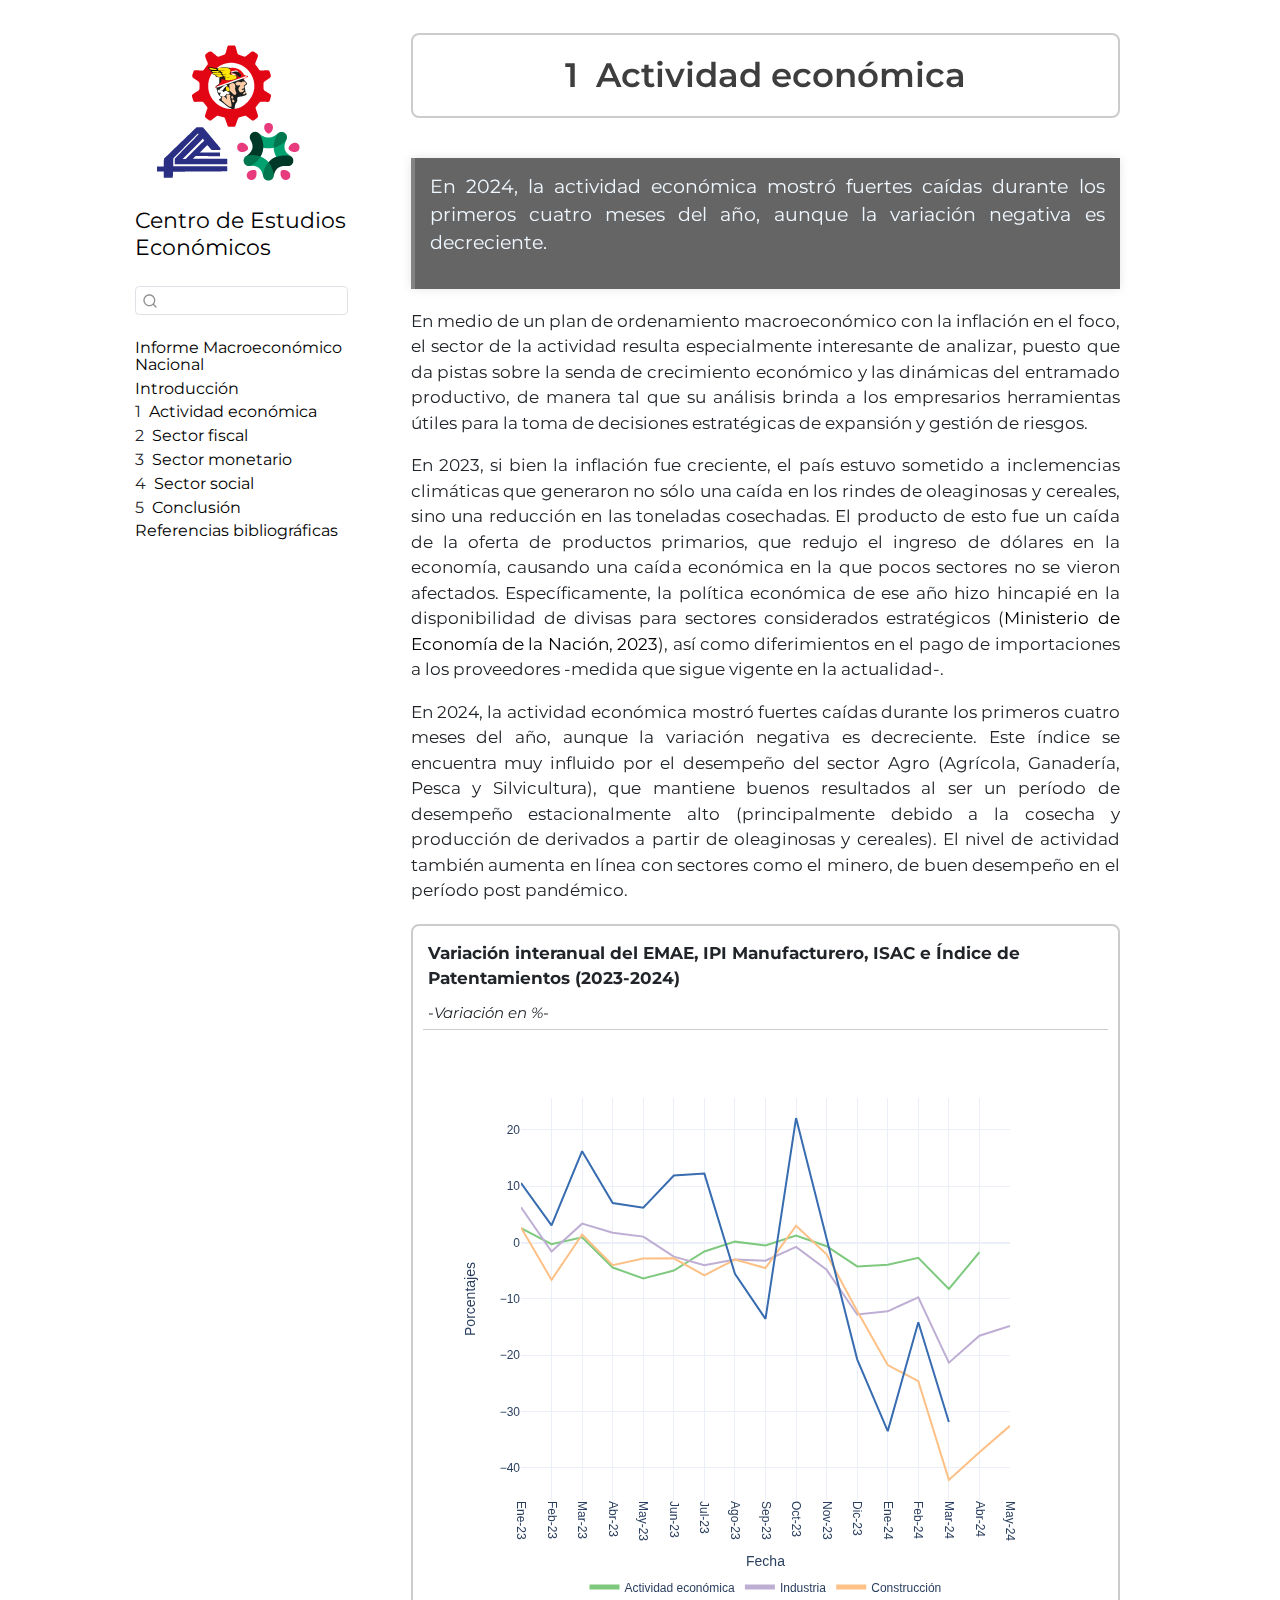
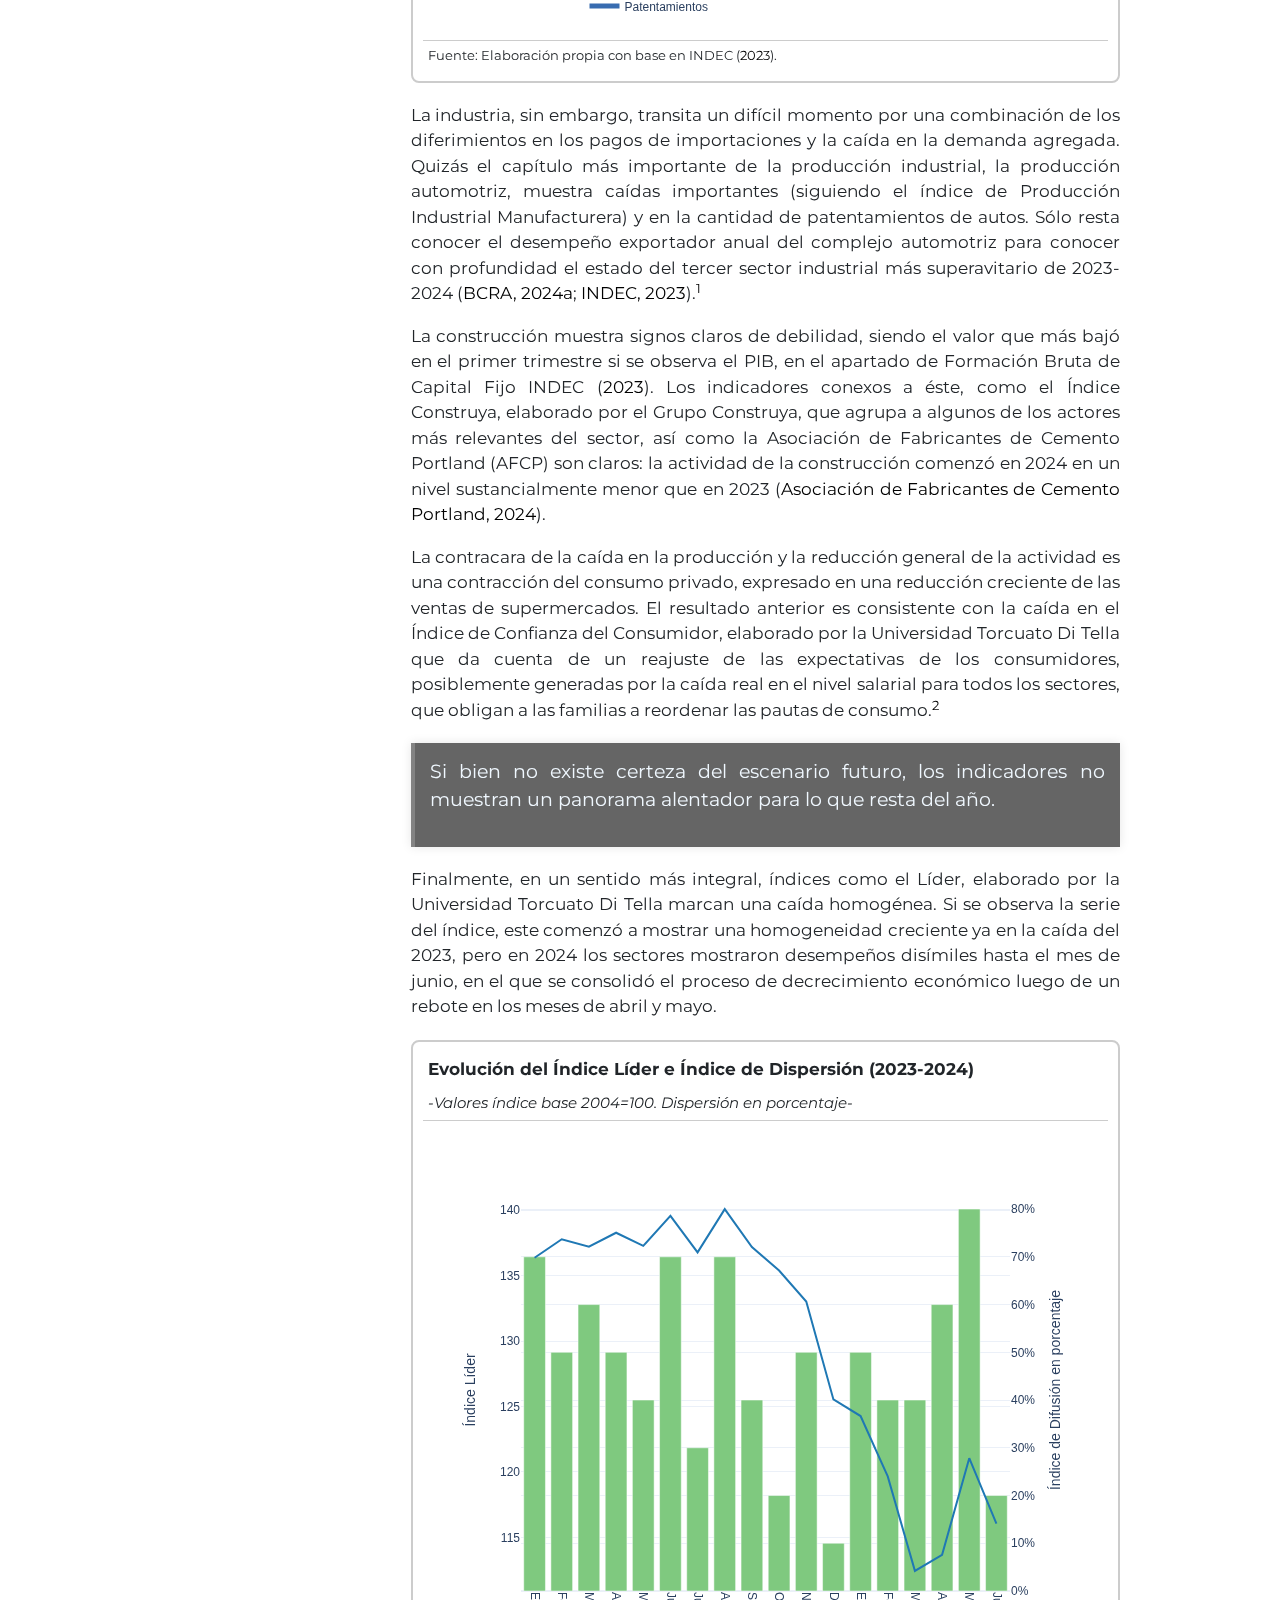
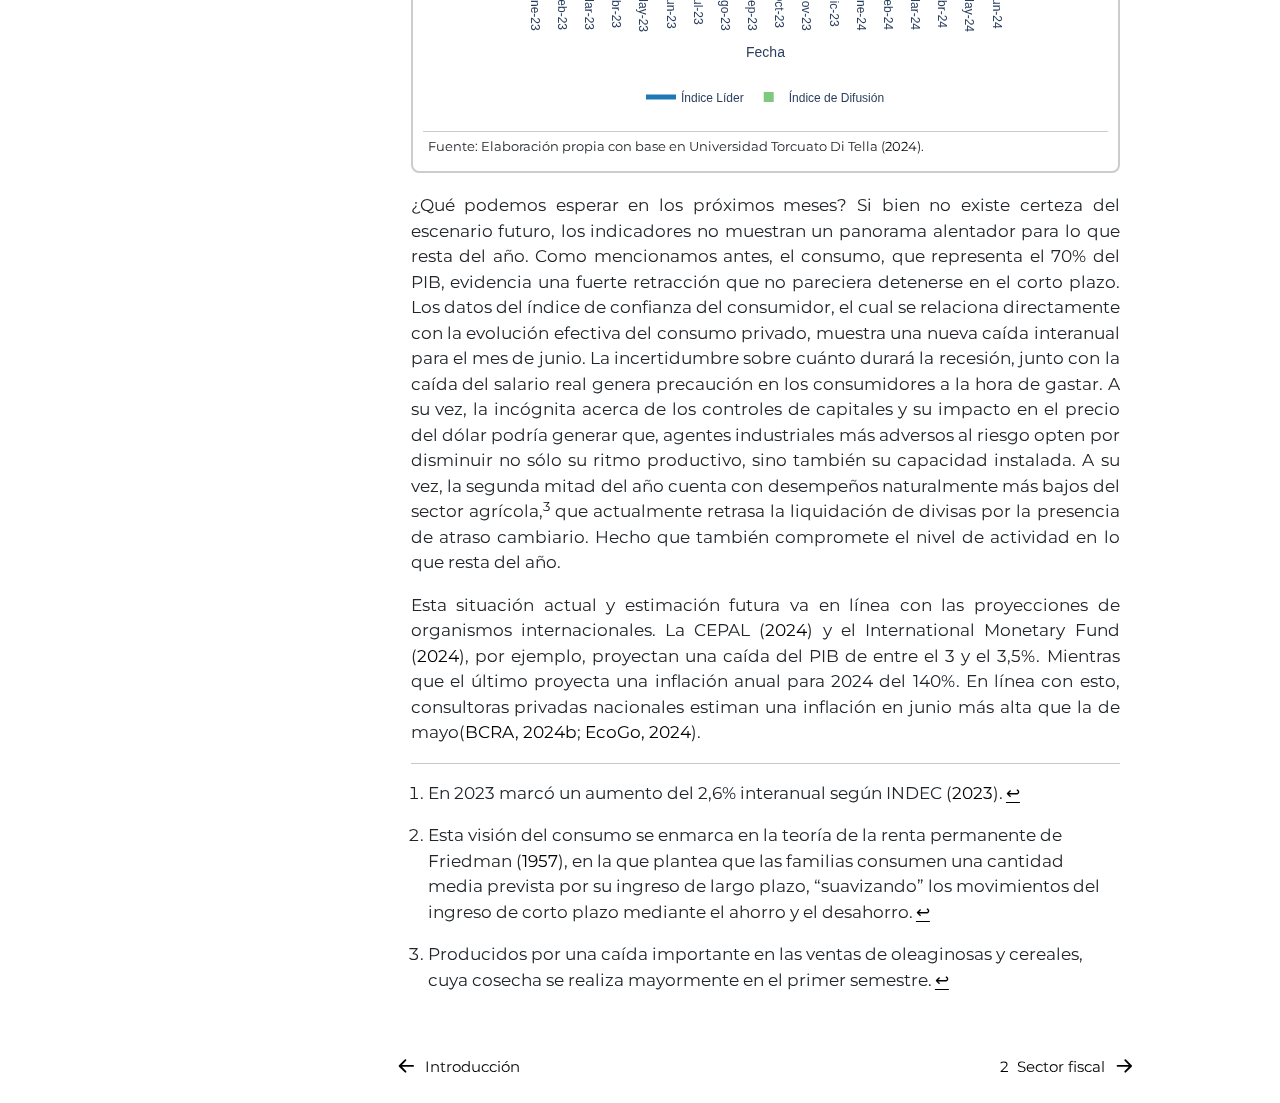
==== pages/actividad_economica.html @ 1447b28a "Primer informe primera carga" ====
<!DOCTYPE html>
<html xmlns="http://www.w3.org/1999/xhtml" lang="es" xml:lang="es"><head>

<meta charset="utf-8">
<meta name="generator" content="quarto-1.5.54">

<meta name="viewport" content="width=device-width, initial-scale=1.0, user-scalable=yes">


<title>1&nbsp; Actividad económica – Centro de Estudios Económicos</title>
<style>
code{white-space: pre-wrap;}
span.smallcaps{font-variant: small-caps;}
div.columns{display: flex; gap: min(4vw, 1.5em);}
div.column{flex: auto; overflow-x: auto;}
div.hanging-indent{margin-left: 1.5em; text-indent: -1.5em;}
ul.task-list{list-style: none;}
ul.task-list li input[type="checkbox"] {
  width: 0.8em;
  margin: 0 0.8em 0.2em -1em; /* quarto-specific, see https://github.com/quarto-dev/quarto-cli/issues/4556 */ 
  vertical-align: middle;
}
/* CSS for citations */
div.csl-bib-body { }
div.csl-entry {
  clear: both;
  margin-bottom: 0em;
}
.hanging-indent div.csl-entry {
  margin-left:2em;
  text-indent:-2em;
}
div.csl-left-margin {
  min-width:2em;
  float:left;
}
div.csl-right-inline {
  margin-left:2em;
  padding-left:1em;
}
div.csl-indent {
  margin-left: 2em;
}</style>


<script src="../site_libs/quarto-nav/quarto-nav.js"></script>
<script src="../site_libs/quarto-nav/headroom.min.js"></script>
<script src="../site_libs/clipboard/clipboard.min.js"></script>
<script src="../site_libs/quarto-search/autocomplete.umd.js"></script>
<script src="../site_libs/quarto-search/fuse.min.js"></script>
<script src="../site_libs/quarto-search/quarto-search.js"></script>
<meta name="quarto:offset" content="../">
<link href="../pages/sector_fiscal.html" rel="next">
<link href="../pages/intro.html" rel="prev">
<script src="../site_libs/quarto-html/quarto.js"></script>
<script src="../site_libs/quarto-html/popper.min.js"></script>
<script src="../site_libs/quarto-html/tippy.umd.min.js"></script>
<script src="../site_libs/quarto-html/anchor.min.js"></script>
<link href="../site_libs/quarto-html/tippy.css" rel="stylesheet">
<link href="../site_libs/quarto-html/quarto-syntax-highlighting.css" rel="stylesheet" id="quarto-text-highlighting-styles">
<script src="../site_libs/bootstrap/bootstrap.min.js"></script>
<link href="../site_libs/bootstrap/bootstrap-icons.css" rel="stylesheet">
<link href="../site_libs/bootstrap/bootstrap.min.css" rel="stylesheet" id="quarto-bootstrap" data-mode="light">
<script id="quarto-search-options" type="application/json">{
  "location": "sidebar",
  "copy-button": false,
  "collapse-after": 3,
  "panel-placement": "start",
  "type": "textbox",
  "limit": 50,
  "keyboard-shortcut": [
    "f",
    "/",
    "s"
  ],
  "show-item-context": false,
  "language": {
    "search-no-results-text": "Sin resultados",
    "search-matching-documents-text": "documentos encontrados",
    "search-copy-link-title": "Copiar el enlace en la búsqueda",
    "search-hide-matches-text": "Ocultar resultados adicionales",
    "search-more-match-text": "resultado adicional en este documento",
    "search-more-matches-text": "resultados adicionales en este documento",
    "search-clear-button-title": "Borrar",
    "search-text-placeholder": "",
    "search-detached-cancel-button-title": "Cancelar",
    "search-submit-button-title": "Enviar",
    "search-label": "Buscar"
  }
}</script>


<link rel="stylesheet" href="../styles/stylesPortada.css">
</head>

<body class="nav-sidebar floating fullcontent">

<div id="quarto-search-results"></div>
  <header id="quarto-header" class="headroom fixed-top">
  <nav class="quarto-secondary-nav">
    <div class="container-fluid d-flex">
      <button type="button" class="quarto-btn-toggle btn" data-bs-toggle="collapse" role="button" data-bs-target=".quarto-sidebar-collapse-item" aria-controls="quarto-sidebar" aria-expanded="false" aria-label="Alternar barra lateral" onclick="if (window.quartoToggleHeadroom) { window.quartoToggleHeadroom(); }">
        <i class="bi bi-layout-text-sidebar-reverse"></i>
      </button>
        <nav class="quarto-page-breadcrumbs" aria-label="breadcrumb"><ol class="breadcrumb"><li class="breadcrumb-item"><a href="../pages/actividad_economica.html"><span class="chapter-number">1</span>&nbsp; <span class="chapter-title">Actividad económica</span></a></li></ol></nav>
        <a class="flex-grow-1" role="navigation" data-bs-toggle="collapse" data-bs-target=".quarto-sidebar-collapse-item" aria-controls="quarto-sidebar" aria-expanded="false" aria-label="Alternar barra lateral" onclick="if (window.quartoToggleHeadroom) { window.quartoToggleHeadroom(); }">      
        </a>
      <button type="button" class="btn quarto-search-button" aria-label="Buscar" onclick="window.quartoOpenSearch();">
        <i class="bi bi-search"></i>
      </button>
    </div>
  </nav>
</header>
<!-- content -->
<div id="quarto-content" class="quarto-container page-columns page-rows-contents page-layout-article">
<!-- sidebar -->
  <nav id="quarto-sidebar" class="sidebar collapse collapse-horizontal quarto-sidebar-collapse-item sidebar-navigation floating overflow-auto">
    <div class="pt-lg-2 mt-2 text-left sidebar-header sidebar-header-stacked">
      <a href="../index.html" class="sidebar-logo-link">
      <img src="../img/Logos-para-web.png" alt="" class="sidebar-logo py-0 d-lg-inline d-none">
      </a>
    <div class="sidebar-title mb-0 py-0">
      <a href="../">Centro de Estudios Económicos</a> 
    </div>
      </div>
        <div class="mt-2 flex-shrink-0 align-items-center">
        <div class="sidebar-search">
        <div id="quarto-search" class="" title="Buscar"></div>
        </div>
        </div>
    <div class="sidebar-menu-container"> 
    <ul class="list-unstyled mt-1">
        <li class="sidebar-item">
  <div class="sidebar-item-container"> 
  <a href="../index.html" class="sidebar-item-text sidebar-link">
 <span class="menu-text">Informe Macroeconómico Nacional</span></a>
  </div>
</li>
        <li class="sidebar-item">
  <div class="sidebar-item-container"> 
  <a href="../pages/intro.html" class="sidebar-item-text sidebar-link">
 <span class="menu-text">Introducción</span></a>
  </div>
</li>
        <li class="sidebar-item">
  <div class="sidebar-item-container"> 
  <a href="../pages/actividad_economica.html" class="sidebar-item-text sidebar-link active">
 <span class="menu-text"><span class="chapter-number">1</span>&nbsp; <span class="chapter-title">Actividad económica</span></span></a>
  </div>
</li>
        <li class="sidebar-item">
  <div class="sidebar-item-container"> 
  <a href="../pages/sector_fiscal.html" class="sidebar-item-text sidebar-link">
 <span class="menu-text"><span class="chapter-number">2</span>&nbsp; <span class="chapter-title">Sector fiscal</span></span></a>
  </div>
</li>
        <li class="sidebar-item">
  <div class="sidebar-item-container"> 
  <a href="../pages/sector_monetario.html" class="sidebar-item-text sidebar-link">
 <span class="menu-text"><span class="chapter-number">3</span>&nbsp; <span class="chapter-title">Sector monetario</span></span></a>
  </div>
</li>
        <li class="sidebar-item">
  <div class="sidebar-item-container"> 
  <a href="../pages/sector_social.html" class="sidebar-item-text sidebar-link">
 <span class="menu-text"><span class="chapter-number">4</span>&nbsp; <span class="chapter-title">Sector social</span></span></a>
  </div>
</li>
        <li class="sidebar-item">
  <div class="sidebar-item-container"> 
  <a href="../pages/summary.html" class="sidebar-item-text sidebar-link">
 <span class="menu-text"><span class="chapter-number">5</span>&nbsp; <span class="chapter-title">Conclusión</span></span></a>
  </div>
</li>
        <li class="sidebar-item">
  <div class="sidebar-item-container"> 
  <a href="../pages/references.html" class="sidebar-item-text sidebar-link">
 <span class="menu-text">Referencias bibliográficas</span></a>
  </div>
</li>
    </ul>
    </div>
</nav>
<div id="quarto-sidebar-glass" class="quarto-sidebar-collapse-item" data-bs-toggle="collapse" data-bs-target=".quarto-sidebar-collapse-item"></div>
<!-- margin-sidebar -->
    
<!-- main -->
<main class="content" id="quarto-document-content">

<header id="title-block-header" class="quarto-title-block default">
<div class="quarto-title">
<h1 class="title"><span id="sec-act_econo" class="quarto-section-identifier"><span class="chapter-number">1</span>&nbsp; <span class="chapter-title">Actividad económica</span></span></h1>
</div>



<div class="quarto-title-meta">

    
  
    
  </div>
  


</header>


<div class="justify">
<div class="highlight-box">
<p>En 2024, la actividad económica mostró fuertes caídas durante los primeros cuatro meses del año, aunque la variación negativa es decreciente.</p>
</div>
<p>En medio de un plan de ordenamiento macroeconómico con la inflación en el foco, el sector de la actividad resulta especialmente interesante de analizar, puesto que da pistas sobre la senda de crecimiento económico y las dinámicas del entramado productivo, de manera tal que su análisis brinda a los empresarios herramientas útiles para la toma de decisiones estratégicas de expansión y gestión de riesgos.</p>
<p>En 2023, si bien la inflación fue creciente, el país estuvo sometido a inclemencias climáticas que generaron no sólo una caída en los rindes de oleaginosas y cereales, sino una reducción en las toneladas cosechadas. El producto de esto fue un caída de la oferta de productos primarios, que redujo el ingreso de dólares en la economía, causando una caída económica en la que pocos sectores no se vieron afectados. Específicamente, la política económica de ese año hizo hincapié en la disponibilidad de divisas para sectores considerados estratégicos <span class="citation" data-cites="Reso1713_2023MineE">(<a href="references.html#ref-Reso1713_2023MineE" role="doc-biblioref">Ministerio de Economía de la Nación, 2023</a>)</span>, así como diferimientos en el pago de importaciones a los proveedores -medida que sigue vigente en la actualidad-.</p>
<p>En 2024, la actividad económica mostró fuertes caídas durante los primeros cuatro meses del año, aunque la variación negativa es decreciente. Este índice se encuentra muy influido por el desempeño del sector Agro (Agrícola, Ganadería, Pesca y Silvicultura), que mantiene buenos resultados al ser un período de desempeño estacionalmente alto (principalmente debido a la cosecha y producción de derivados a partir de oleaginosas y cereales). El nivel de actividad también aumenta en línea con sectores como el minero, de buen desempeño en el período post pandémico.</p>
<div class="chart-container">
<div class="chart-title">
Variación interanual del EMAE, IPI Manufacturero, ISAC e Índice de Patentamientos (2023-2024)
</div>
<div class="chart-subtitle">
-Variación en %-
</div>
<div class="chart-figure">
<iframe src="../pages/plots/grafico_interactivo.html" width="100%" height="600" style="border: none;"></iframe>
</div>
<div class="chart-footnote">
Fuente: Elaboración propia con base en <span class="citation" data-cites="INDEC2024a">INDEC (<a href="references.html#ref-INDEC2024a" role="doc-biblioref">2023</a>)</span>.
</div>
</div>
<p>La industria, sin embargo, transita un difícil momento por una combinación de los diferimientos en los pagos de importaciones y la caída en la demanda agregada. Quizás el capítulo más importante de la producción industrial, la producción automotriz, muestra caídas importantes (siguiendo el índice de Producción Industrial Manufacturera) y en la cantidad de patentamientos de autos. Sólo resta conocer el desempeño exportador anual del complejo automotriz para conocer con profundidad el estado del tercer sector industrial más superavitario de 2023-2024 <span class="citation" data-cites="INDEC2024a bcr2024c">(<a href="references.html#ref-bcr2024c" role="doc-biblioref">BCRA, 2024a</a>; <a href="references.html#ref-INDEC2024a" role="doc-biblioref">INDEC, 2023</a>)</span>.<a href="#fn1" class="footnote-ref" id="fnref1" role="doc-noteref"><sup>1</sup></a></p>
<p>La construcción muestra signos claros de debilidad, siendo el valor que más bajó en el primer trimestre si se observa el PIB, en el apartado de Formación Bruta de Capital Fijo <span class="citation" data-cites="INDEC2024a">INDEC (<a href="references.html#ref-INDEC2024a" role="doc-biblioref">2023</a>)</span>. Los indicadores conexos a éste, como el Índice Construya, elaborado por el Grupo Construya, que agrupa a algunos de los actores más relevantes del sector, así como la Asociación de Fabricantes de Cemento Portland (AFCP) son claros: la actividad de la construcción comenzó en 2024 en un nivel sustancialmente menor que en 2023 <span class="citation" data-cites="afcp2024">(<a href="references.html#ref-afcp2024" role="doc-biblioref">Asociación de Fabricantes de Cemento Portland, 2024</a>)</span>.</p>
<p>La contracara de la caída en la producción y la reducción general de la actividad es una contracción del consumo privado, expresado en una reducción creciente de las ventas de supermercados. El resultado anterior es consistente con la caída en el Índice de Confianza del Consumidor, elaborado por la Universidad Torcuato Di Tella que da cuenta de un reajuste de las expectativas de los consumidores, posiblemente generadas por la caída real en el nivel salarial para todos los sectores, que obligan a las familias a reordenar las pautas de consumo.<a href="#fn2" class="footnote-ref" id="fnref2" role="doc-noteref"><sup>2</sup></a></p>
<div class="highlight-box">
<p>Si bien no existe certeza del escenario futuro, los indicadores no muestran un panorama alentador para lo que resta del año.</p>
</div>
<p>Finalmente, en un sentido más integral, índices como el Líder, elaborado por la Universidad Torcuato Di Tella marcan una caída homogénea. Si se observa la serie del índice, este comenzó a mostrar una homogeneidad creciente ya en la caída del 2023, pero en 2024 los sectores mostraron desempeños disímiles hasta el mes de junio, en el que se consolidó el proceso de decrecimiento económico luego de un rebote en los meses de abril y mayo.</p>
<div class="chart-container">
<div class="chart-title">
Evolución del Índice Líder e Índice de Dispersión (2023-2024)
</div>
<div class="chart-subtitle">
-Valores índice base 2004=100. Dispersión en porcentaje-
</div>
<div class="chart-figure">
<iframe src="../pages/plots/grafico_interactivo2.html" width="100%" height="600" style="border: none;"></iframe>
</div>
<div class="chart-footnote">
Fuente: Elaboración propia con base en <span class="citation" data-cites="UTDT2024">Universidad Torcuato Di Tella (<a href="references.html#ref-UTDT2024" role="doc-biblioref">2024</a>)</span>.
</div>
</div>
<p>¿Qué podemos esperar en los próximos meses? Si bien no existe certeza del escenario futuro, los indicadores no muestran un panorama alentador para lo que resta del año. Como mencionamos antes, el consumo, que representa el 70% del PIB, evidencia una fuerte retracción que no pareciera detenerse en el corto plazo. Los datos del índice de confianza del consumidor, el cual se relaciona directamente con la evolución efectiva del consumo privado, muestra una nueva caída interanual para el mes de junio. La incertidumbre sobre cuánto durará la recesión, junto con la caída del salario real genera precaución en los consumidores a la hora de gastar. A su vez, la incógnita acerca de los controles de capitales y su impacto en el precio del dólar podría generar que, agentes industriales más adversos al riesgo opten por disminuir no sólo su ritmo productivo, sino también su capacidad instalada. A su vez, la segunda mitad del año cuenta con desempeños naturalmente más bajos del sector agrícola,<a href="#fn3" class="footnote-ref" id="fnref3" role="doc-noteref"><sup>3</sup></a> que actualmente retrasa la liquidación de divisas por la presencia de atraso cambiario. Hecho que también compromete el nivel de actividad en lo que resta del año.</p>
<p>Esta situación actual y estimación futura va en línea con las proyecciones de organismos internacionales. La <span class="citation" data-cites="cepal2024">CEPAL (<a href="references.html#ref-cepal2024" role="doc-biblioref">2024</a>)</span> y el <span class="citation" data-cites="FMI2024">International Monetary Fund (<a href="references.html#ref-FMI2024" role="doc-biblioref">2024</a>)</span>, por ejemplo, proyectan una caída del PIB de entre el 3 y el 3,5%. Mientras que el último proyecta una inflación anual para 2024 del 140%. En línea con esto, consultoras privadas nacionales estiman una inflación en junio más alta que la de mayo<span class="citation" data-cites="bcr2024b ecogo2024">(<a href="references.html#ref-bcr2024b" role="doc-biblioref">BCRA, 2024b</a>; <a href="references.html#ref-ecogo2024" role="doc-biblioref">EcoGo, 2024</a>)</span>.</p>
</div>


<div id="refs" class="references csl-bib-body hanging-indent" data-entry-spacing="0" data-line-spacing="2" role="list" style="display: none">
<div id="ref-afcp2024" class="csl-entry" role="listitem">
Asociación de Fabricantes de Cemento Portland. (2024). <em>Despachos de cemento en el mes de junio de 2024</em>. <a href="https://www.afcp.org.ar/despacho-mensual">https://www.afcp.org.ar/despacho-mensual</a>
</div>
<div id="ref-bcr2024c" class="csl-entry" role="listitem">
BCRA. (2024a). <em>El exceso de deuda de importadores sería menos de la mitad de lo estimado previamente. Enero de 2024</em>. <a href="https://www.bcra.gob.ar/Noticias/Exceso-de-deuda-importadores-es-menor-que-lo-estimado.asp">https://www.bcra.gob.ar/Noticias/Exceso-de-deuda-importadores-es-menor-que-lo-estimado.asp</a>
</div>
<div id="ref-bcr2024b" class="csl-entry" role="listitem">
BCRA. (2024b). <em>Relevamiento de Expectativas del Mercado. Junio de 2024</em>. <a href="https://www.bcra.gob.ar/Pdfs/PublicacionesEstadisticas/relevamiento-expectativas-mercado-jun-2024.pdf">https://www.bcra.gob.ar/Pdfs/PublicacionesEstadisticas/relevamiento-expectativas-mercado-jun-2024.pdf</a>
</div>
<div id="ref-cepal2024" class="csl-entry" role="listitem">
CEPAL. (2024). <em>América Latina y el Caribe: Proyecciones de crecimiento actualizadas para 2024</em>. <a href="https://www.cepal.org/sites/default/files/pr/files/tabla_actualizacion_proyecciones_pib_mayo-2024-esp.pdf">https://www.cepal.org/sites/default/files/pr/files/tabla_actualizacion_proyecciones_pib_mayo-2024-esp.pdf</a>
</div>
<div id="ref-ecogo2024" class="csl-entry" role="listitem">
EcoGo. (2024). <em>Relevamiento de Precios Minoristas. RPM – 3ra semana de junio</em>. <a href="https://ecogo.com.ar/rpm-3ra-semana-de-junio/">https://ecogo.com.ar/rpm-3ra-semana-de-junio/</a>
</div>
<div id="ref-friedman1957" class="csl-entry" role="listitem">
Friedman, M. (1957). <em>Theory of the Consumption Function</em>. Princeton University Press. <a href="http://www.jstor.org/stable/j.ctv39x7zh">http://www.jstor.org/stable/j.ctv39x7zh</a>
</div>
<div id="ref-INDEC2024a" class="csl-entry" role="listitem">
INDEC. (2023). <em>Complejos exportadores. Año 2023</em>. <a href="https://www.indec.gob.ar/uploads/informesdeprensa/complejos_03_24B0330413F2.pdf">https://www.indec.gob.ar/uploads/informesdeprensa/complejos_03_24B0330413F2.pdf</a>
</div>
<div id="ref-FMI2024" class="csl-entry" role="listitem">
International Monetary Fund. (2024). <em>IMF Executive Board Completes the Eighth Review of the Extended Arrangement Under the Extended Fund Facility for Argentina</em>. <a href="https://www.imf.org/en/News/Articles/2024/06/13/pr24217-imf-completes-eighth-review-of-the-extended-arrangement-under-the-eff-for-argentina">https://www.imf.org/en/News/Articles/2024/06/13/pr24217-imf-completes-eighth-review-of-the-extended-arrangement-under-the-eff-for-argentina</a>
</div>
<div id="ref-Reso1713_2023MineE" class="csl-entry" role="listitem">
Ministerio de Economía de la Nación. (2023). <em>Resolución 1713/2023</em>. <a href="https://www.boletinoficial.gob.ar/" class="uri">https://www.boletinoficial.gob.ar/</a>.
</div>
<div id="ref-UTDT2024" class="csl-entry" role="listitem">
Universidad Torcuato Di Tella. (2024). <em>Serie Histórica Índice Líder</em>.
</div>
</div>
<section id="footnotes" class="footnotes footnotes-end-of-document" role="doc-endnotes">
<hr>
<ol>
<li id="fn1"><p>En 2023 marcó un aumento del 2,6% interanual según <span class="citation" data-cites="INDEC2024a">INDEC (<a href="references.html#ref-INDEC2024a" role="doc-biblioref">2023</a>)</span>.<a href="#fnref1" class="footnote-back" role="doc-backlink">↩︎</a></p></li>
<li id="fn2"><p>Esta visión del consumo se enmarca en la teoría de la renta permanente de <span class="citation" data-cites="friedman1957">Friedman (<a href="references.html#ref-friedman1957" role="doc-biblioref">1957</a>)</span>, en la que plantea que las familias consumen una cantidad media prevista por su ingreso de largo plazo, “suavizando” los movimientos del ingreso de corto plazo mediante el ahorro y el desahorro.<a href="#fnref2" class="footnote-back" role="doc-backlink">↩︎</a></p></li>
<li id="fn3"><p>Producidos por una caída importante en las ventas de oleaginosas y cereales, cuya cosecha se realiza mayormente en el primer semestre.<a href="#fnref3" class="footnote-back" role="doc-backlink">↩︎</a></p></li>
</ol>
</section>

</main> <!-- /main -->
<script id="quarto-html-after-body" type="application/javascript">
window.document.addEventListener("DOMContentLoaded", function (event) {
  const toggleBodyColorMode = (bsSheetEl) => {
    const mode = bsSheetEl.getAttribute("data-mode");
    const bodyEl = window.document.querySelector("body");
    if (mode === "dark") {
      bodyEl.classList.add("quarto-dark");
      bodyEl.classList.remove("quarto-light");
    } else {
      bodyEl.classList.add("quarto-light");
      bodyEl.classList.remove("quarto-dark");
    }
  }
  const toggleBodyColorPrimary = () => {
    const bsSheetEl = window.document.querySelector("link#quarto-bootstrap");
    if (bsSheetEl) {
      toggleBodyColorMode(bsSheetEl);
    }
  }
  toggleBodyColorPrimary();  
  const icon = "";
  const anchorJS = new window.AnchorJS();
  anchorJS.options = {
    placement: 'right',
    icon: icon
  };
  anchorJS.add('.anchored');
  const isCodeAnnotation = (el) => {
    for (const clz of el.classList) {
      if (clz.startsWith('code-annotation-')) {                     
        return true;
      }
    }
    return false;
  }
  const onCopySuccess = function(e) {
    // button target
    const button = e.trigger;
    // don't keep focus
    button.blur();
    // flash "checked"
    button.classList.add('code-copy-button-checked');
    var currentTitle = button.getAttribute("title");
    button.setAttribute("title", "Copiado");
    let tooltip;
    if (window.bootstrap) {
      button.setAttribute("data-bs-toggle", "tooltip");
      button.setAttribute("data-bs-placement", "left");
      button.setAttribute("data-bs-title", "Copiado");
      tooltip = new bootstrap.Tooltip(button, 
        { trigger: "manual", 
          customClass: "code-copy-button-tooltip",
          offset: [0, -8]});
      tooltip.show();    
    }
    setTimeout(function() {
      if (tooltip) {
        tooltip.hide();
        button.removeAttribute("data-bs-title");
        button.removeAttribute("data-bs-toggle");
        button.removeAttribute("data-bs-placement");
      }
      button.setAttribute("title", currentTitle);
      button.classList.remove('code-copy-button-checked');
    }, 1000);
    // clear code selection
    e.clearSelection();
  }
  const getTextToCopy = function(trigger) {
      const codeEl = trigger.previousElementSibling.cloneNode(true);
      for (const childEl of codeEl.children) {
        if (isCodeAnnotation(childEl)) {
          childEl.remove();
        }
      }
      return codeEl.innerText;
  }
  const clipboard = new window.ClipboardJS('.code-copy-button:not([data-in-quarto-modal])', {
    text: getTextToCopy
  });
  clipboard.on('success', onCopySuccess);
  if (window.document.getElementById('quarto-embedded-source-code-modal')) {
    // For code content inside modals, clipBoardJS needs to be initialized with a container option
    // TODO: Check when it could be a function (https://github.com/zenorocha/clipboard.js/issues/860)
    const clipboardModal = new window.ClipboardJS('.code-copy-button[data-in-quarto-modal]', {
      text: getTextToCopy,
      container: window.document.getElementById('quarto-embedded-source-code-modal')
    });
    clipboardModal.on('success', onCopySuccess);
  }
    var localhostRegex = new RegExp(/^(?:http|https):\/\/localhost\:?[0-9]*\//);
    var mailtoRegex = new RegExp(/^mailto:/);
      var filterRegex = new RegExp('/' + window.location.host + '/');
    var isInternal = (href) => {
        return filterRegex.test(href) || localhostRegex.test(href) || mailtoRegex.test(href);
    }
    // Inspect non-navigation links and adorn them if external
 	var links = window.document.querySelectorAll('a[href]:not(.nav-link):not(.navbar-brand):not(.toc-action):not(.sidebar-link):not(.sidebar-item-toggle):not(.pagination-link):not(.no-external):not([aria-hidden]):not(.dropdown-item):not(.quarto-navigation-tool):not(.about-link)');
    for (var i=0; i<links.length; i++) {
      const link = links[i];
      if (!isInternal(link.href)) {
        // undo the damage that might have been done by quarto-nav.js in the case of
        // links that we want to consider external
        if (link.dataset.originalHref !== undefined) {
          link.href = link.dataset.originalHref;
        }
      }
    }
  function tippyHover(el, contentFn, onTriggerFn, onUntriggerFn) {
    const config = {
      allowHTML: true,
      maxWidth: 500,
      delay: 100,
      arrow: false,
      appendTo: function(el) {
          return el.parentElement;
      },
      interactive: true,
      interactiveBorder: 10,
      theme: 'quarto',
      placement: 'bottom-start',
    };
    if (contentFn) {
      config.content = contentFn;
    }
    if (onTriggerFn) {
      config.onTrigger = onTriggerFn;
    }
    if (onUntriggerFn) {
      config.onUntrigger = onUntriggerFn;
    }
    window.tippy(el, config); 
  }
  const noterefs = window.document.querySelectorAll('a[role="doc-noteref"]');
  for (var i=0; i<noterefs.length; i++) {
    const ref = noterefs[i];
    tippyHover(ref, function() {
      // use id or data attribute instead here
      let href = ref.getAttribute('data-footnote-href') || ref.getAttribute('href');
      try { href = new URL(href).hash; } catch {}
      const id = href.replace(/^#\/?/, "");
      const note = window.document.getElementById(id);
      if (note) {
        return note.innerHTML;
      } else {
        return "";
      }
    });
  }
  const xrefs = window.document.querySelectorAll('a.quarto-xref');
  const processXRef = (id, note) => {
    // Strip column container classes
    const stripColumnClz = (el) => {
      el.classList.remove("page-full", "page-columns");
      if (el.children) {
        for (const child of el.children) {
          stripColumnClz(child);
        }
      }
    }
    stripColumnClz(note)
    if (id === null || id.startsWith('sec-')) {
      // Special case sections, only their first couple elements
      const container = document.createElement("div");
      if (note.children && note.children.length > 2) {
        container.appendChild(note.children[0].cloneNode(true));
        for (let i = 1; i < note.children.length; i++) {
          const child = note.children[i];
          if (child.tagName === "P" && child.innerText === "") {
            continue;
          } else {
            container.appendChild(child.cloneNode(true));
            break;
          }
        }
        if (window.Quarto?.typesetMath) {
          window.Quarto.typesetMath(container);
        }
        return container.innerHTML
      } else {
        if (window.Quarto?.typesetMath) {
          window.Quarto.typesetMath(note);
        }
        return note.innerHTML;
      }
    } else {
      // Remove any anchor links if they are present
      const anchorLink = note.querySelector('a.anchorjs-link');
      if (anchorLink) {
        anchorLink.remove();
      }
      if (window.Quarto?.typesetMath) {
        window.Quarto.typesetMath(note);
      }
      // TODO in 1.5, we should make sure this works without a callout special case
      if (note.classList.contains("callout")) {
        return note.outerHTML;
      } else {
        return note.innerHTML;
      }
    }
  }
  for (var i=0; i<xrefs.length; i++) {
    const xref = xrefs[i];
    tippyHover(xref, undefined, function(instance) {
      instance.disable();
      let url = xref.getAttribute('href');
      let hash = undefined; 
      if (url.startsWith('#')) {
        hash = url;
      } else {
        try { hash = new URL(url).hash; } catch {}
      }
      if (hash) {
        const id = hash.replace(/^#\/?/, "");
        const note = window.document.getElementById(id);
        if (note !== null) {
          try {
            const html = processXRef(id, note.cloneNode(true));
            instance.setContent(html);
          } finally {
            instance.enable();
            instance.show();
          }
        } else {
          // See if we can fetch this
          fetch(url.split('#')[0])
          .then(res => res.text())
          .then(html => {
            const parser = new DOMParser();
            const htmlDoc = parser.parseFromString(html, "text/html");
            const note = htmlDoc.getElementById(id);
            if (note !== null) {
              const html = processXRef(id, note);
              instance.setContent(html);
            } 
          }).finally(() => {
            instance.enable();
            instance.show();
          });
        }
      } else {
        // See if we can fetch a full url (with no hash to target)
        // This is a special case and we should probably do some content thinning / targeting
        fetch(url)
        .then(res => res.text())
        .then(html => {
          const parser = new DOMParser();
          const htmlDoc = parser.parseFromString(html, "text/html");
          const note = htmlDoc.querySelector('main.content');
          if (note !== null) {
            // This should only happen for chapter cross references
            // (since there is no id in the URL)
            // remove the first header
            if (note.children.length > 0 && note.children[0].tagName === "HEADER") {
              note.children[0].remove();
            }
            const html = processXRef(null, note);
            instance.setContent(html);
          } 
        }).finally(() => {
          instance.enable();
          instance.show();
        });
      }
    }, function(instance) {
    });
  }
      let selectedAnnoteEl;
      const selectorForAnnotation = ( cell, annotation) => {
        let cellAttr = 'data-code-cell="' + cell + '"';
        let lineAttr = 'data-code-annotation="' +  annotation + '"';
        const selector = 'span[' + cellAttr + '][' + lineAttr + ']';
        return selector;
      }
      const selectCodeLines = (annoteEl) => {
        const doc = window.document;
        const targetCell = annoteEl.getAttribute("data-target-cell");
        const targetAnnotation = annoteEl.getAttribute("data-target-annotation");
        const annoteSpan = window.document.querySelector(selectorForAnnotation(targetCell, targetAnnotation));
        const lines = annoteSpan.getAttribute("data-code-lines").split(",");
        const lineIds = lines.map((line) => {
          return targetCell + "-" + line;
        })
        let top = null;
        let height = null;
        let parent = null;
        if (lineIds.length > 0) {
            //compute the position of the single el (top and bottom and make a div)
            const el = window.document.getElementById(lineIds[0]);
            top = el.offsetTop;
            height = el.offsetHeight;
            parent = el.parentElement.parentElement;
          if (lineIds.length > 1) {
            const lastEl = window.document.getElementById(lineIds[lineIds.length - 1]);
            const bottom = lastEl.offsetTop + lastEl.offsetHeight;
            height = bottom - top;
          }
          if (top !== null && height !== null && parent !== null) {
            // cook up a div (if necessary) and position it 
            let div = window.document.getElementById("code-annotation-line-highlight");
            if (div === null) {
              div = window.document.createElement("div");
              div.setAttribute("id", "code-annotation-line-highlight");
              div.style.position = 'absolute';
              parent.appendChild(div);
            }
            div.style.top = top - 2 + "px";
            div.style.height = height + 4 + "px";
            div.style.left = 0;
            let gutterDiv = window.document.getElementById("code-annotation-line-highlight-gutter");
            if (gutterDiv === null) {
              gutterDiv = window.document.createElement("div");
              gutterDiv.setAttribute("id", "code-annotation-line-highlight-gutter");
              gutterDiv.style.position = 'absolute';
              const codeCell = window.document.getElementById(targetCell);
              const gutter = codeCell.querySelector('.code-annotation-gutter');
              gutter.appendChild(gutterDiv);
            }
            gutterDiv.style.top = top - 2 + "px";
            gutterDiv.style.height = height + 4 + "px";
          }
          selectedAnnoteEl = annoteEl;
        }
      };
      const unselectCodeLines = () => {
        const elementsIds = ["code-annotation-line-highlight", "code-annotation-line-highlight-gutter"];
        elementsIds.forEach((elId) => {
          const div = window.document.getElementById(elId);
          if (div) {
            div.remove();
          }
        });
        selectedAnnoteEl = undefined;
      };
        // Handle positioning of the toggle
    window.addEventListener(
      "resize",
      throttle(() => {
        elRect = undefined;
        if (selectedAnnoteEl) {
          selectCodeLines(selectedAnnoteEl);
        }
      }, 10)
    );
    function throttle(fn, ms) {
    let throttle = false;
    let timer;
      return (...args) => {
        if(!throttle) { // first call gets through
            fn.apply(this, args);
            throttle = true;
        } else { // all the others get throttled
            if(timer) clearTimeout(timer); // cancel #2
            timer = setTimeout(() => {
              fn.apply(this, args);
              timer = throttle = false;
            }, ms);
        }
      };
    }
      // Attach click handler to the DT
      const annoteDls = window.document.querySelectorAll('dt[data-target-cell]');
      for (const annoteDlNode of annoteDls) {
        annoteDlNode.addEventListener('click', (event) => {
          const clickedEl = event.target;
          if (clickedEl !== selectedAnnoteEl) {
            unselectCodeLines();
            const activeEl = window.document.querySelector('dt[data-target-cell].code-annotation-active');
            if (activeEl) {
              activeEl.classList.remove('code-annotation-active');
            }
            selectCodeLines(clickedEl);
            clickedEl.classList.add('code-annotation-active');
          } else {
            // Unselect the line
            unselectCodeLines();
            clickedEl.classList.remove('code-annotation-active');
          }
        });
      }
  const findCites = (el) => {
    const parentEl = el.parentElement;
    if (parentEl) {
      const cites = parentEl.dataset.cites;
      if (cites) {
        return {
          el,
          cites: cites.split(' ')
        };
      } else {
        return findCites(el.parentElement)
      }
    } else {
      return undefined;
    }
  };
  var bibliorefs = window.document.querySelectorAll('a[role="doc-biblioref"]');
  for (var i=0; i<bibliorefs.length; i++) {
    const ref = bibliorefs[i];
    const citeInfo = findCites(ref);
    if (citeInfo) {
      tippyHover(citeInfo.el, function() {
        var popup = window.document.createElement('div');
        citeInfo.cites.forEach(function(cite) {
          var citeDiv = window.document.createElement('div');
          citeDiv.classList.add('hanging-indent');
          citeDiv.classList.add('csl-entry');
          var biblioDiv = window.document.getElementById('ref-' + cite);
          if (biblioDiv) {
            citeDiv.innerHTML = biblioDiv.innerHTML;
          }
          popup.appendChild(citeDiv);
        });
        return popup.innerHTML;
      });
    }
  }
});
</script>
<nav class="page-navigation">
  <div class="nav-page nav-page-previous">
      <a href="../pages/intro.html" class="pagination-link" aria-label="Introducción">
        <i class="bi bi-arrow-left-short"></i> <span class="nav-page-text">Introducción</span>
      </a>          
  </div>
  <div class="nav-page nav-page-next">
      <a href="../pages/sector_fiscal.html" class="pagination-link" aria-label="Sector fiscal">
        <span class="nav-page-text"><span class="chapter-number">2</span>&nbsp; <span class="chapter-title">Sector fiscal</span></span> <i class="bi bi-arrow-right-short"></i>
      </a>
  </div>
</nav>
</div> <!-- /content -->




</body></html>
---- site_libs/quarto-html/tippy.css ----
.tippy-box[data-animation=fade][data-state=hidden]{opacity:0}[data-tippy-root]{max-width:calc(100vw - 10px)}.tippy-box{position:relative;background-color:#333;color:#fff;border-radius:4px;font-size:14px;line-height:1.4;white-space:normal;outline:0;transition-property:transform,visibility,opacity}.tippy-box[data-placement^=top]>.tippy-arrow{bottom:0}.tippy-box[data-placement^=top]>.tippy-arrow:before{bottom:-7px;left:0;border-width:8px 8px 0;border-top-color:initial;transform-origin:center top}.tippy-box[data-placement^=bottom]>.tippy-arrow{top:0}.tippy-box[data-placement^=bottom]>.tippy-arrow:before{top:-7px;left:0;border-width:0 8px 8px;border-bottom-color:initial;transform-origin:center bottom}.tippy-box[data-placement^=left]>.tippy-arrow{right:0}.tippy-box[data-placement^=left]>.tippy-arrow:before{border-width:8px 0 8px 8px;border-left-color:initial;right:-7px;transform-origin:center left}.tippy-box[data-placement^=right]>.tippy-arrow{left:0}.tippy-box[data-placement^=right]>.tippy-arrow:before{left:-7px;border-width:8px 8px 8px 0;border-right-color:initial;transform-origin:center right}.tippy-box[data-inertia][data-state=visible]{transition-timing-function:cubic-bezier(.54,1.5,.38,1.11)}.tippy-arrow{width:16px;height:16px;color:#333}.tippy-arrow:before{content:"";position:absolute;border-color:transparent;border-style:solid}.tippy-content{position:relative;padding:5px 9px;z-index:1}
---- site_libs/quarto-html/quarto-syntax-highlighting.css ----
/* quarto syntax highlight colors */
:root {
  --quarto-hl-ot-color: #003B4F;
  --quarto-hl-at-color: #657422;
  --quarto-hl-ss-color: #20794D;
  --quarto-hl-an-color: #5E5E5E;
  --quarto-hl-fu-color: #4758AB;
  --quarto-hl-st-color: #20794D;
  --quarto-hl-cf-color: #003B4F;
  --quarto-hl-op-color: #5E5E5E;
  --quarto-hl-er-color: #AD0000;
  --quarto-hl-bn-color: #AD0000;
  --quarto-hl-al-color: #AD0000;
  --quarto-hl-va-color: #111111;
  --quarto-hl-bu-color: inherit;
  --quarto-hl-ex-color: inherit;
  --quarto-hl-pp-color: #AD0000;
  --quarto-hl-in-color: #5E5E5E;
  --quarto-hl-vs-color: #20794D;
  --quarto-hl-wa-color: #5E5E5E;
  --quarto-hl-do-color: #5E5E5E;
  --quarto-hl-im-color: #00769E;
  --quarto-hl-ch-color: #20794D;
  --quarto-hl-dt-color: #AD0000;
  --quarto-hl-fl-color: #AD0000;
  --quarto-hl-co-color: #5E5E5E;
  --quarto-hl-cv-color: #5E5E5E;
  --quarto-hl-cn-color: #8f5902;
  --quarto-hl-sc-color: #5E5E5E;
  --quarto-hl-dv-color: #AD0000;
  --quarto-hl-kw-color: #003B4F;
}

/* other quarto variables */
:root {
  --quarto-font-monospace: SFMono-Regular, Menlo, Monaco, Consolas, "Liberation Mono", "Courier New", monospace;
}

pre > code.sourceCode > span {
  color: #003B4F;
}

code span {
  color: #003B4F;
}

code.sourceCode > span {
  color: #003B4F;
}

div.sourceCode,
div.sourceCode pre.sourceCode {
  color: #003B4F;
}

code span.ot {
  color: #003B4F;
  font-style: inherit;
}

code span.at {
  color: #657422;
  font-style: inherit;
}

code span.ss {
  color: #20794D;
  font-style: inherit;
}

code span.an {
  color: #5E5E5E;
  font-style: inherit;
}

code span.fu {
  color: #4758AB;
  font-style: inherit;
}

code span.st {
  color: #20794D;
  font-style: inherit;
}

code span.cf {
  color: #003B4F;
  font-weight: bold;
  font-style: inherit;
}

code span.op {
  color: #5E5E5E;
  font-style: inherit;
}

code span.er {
  color: #AD0000;
  font-style: inherit;
}

code span.bn {
  color: #AD0000;
  font-style: inherit;
}

code span.al {
  color: #AD0000;
  font-style: inherit;
}

code span.va {
  color: #111111;
  font-style: inherit;
}

code span.bu {
  font-style: inherit;
}

code span.ex {
  font-style: inherit;
}

code span.pp {
  color: #AD0000;
  font-style: inherit;
}

code span.in {
  color: #5E5E5E;
  font-style: inherit;
}

code span.vs {
  color: #20794D;
  font-style: inherit;
}

code span.wa {
  color: #5E5E5E;
  font-style: italic;
}

code span.do {
  color: #5E5E5E;
  font-style: italic;
}

code span.im {
  color: #00769E;
  font-style: inherit;
}

code span.ch {
  color: #20794D;
  font-style: inherit;
}

code span.dt {
  color: #AD0000;
  font-style: inherit;
}

code span.fl {
  color: #AD0000;
  font-style: inherit;
}

code span.co {
  color: #5E5E5E;
  font-style: inherit;
}

code span.cv {
  color: #5E5E5E;
  font-style: italic;
}

code span.cn {
  color: #8f5902;
  font-style: inherit;
}

code span.sc {
  color: #5E5E5E;
  font-style: inherit;
}

code span.dv {
  color: #AD0000;
  font-style: inherit;
}

code span.kw {
  color: #003B4F;
  font-weight: bold;
  font-style: inherit;
}

.prevent-inlining {
  content: "</";
}

/*# sourceMappingURL=debc5d5d77c3f9108843748ff7464032.css.map */
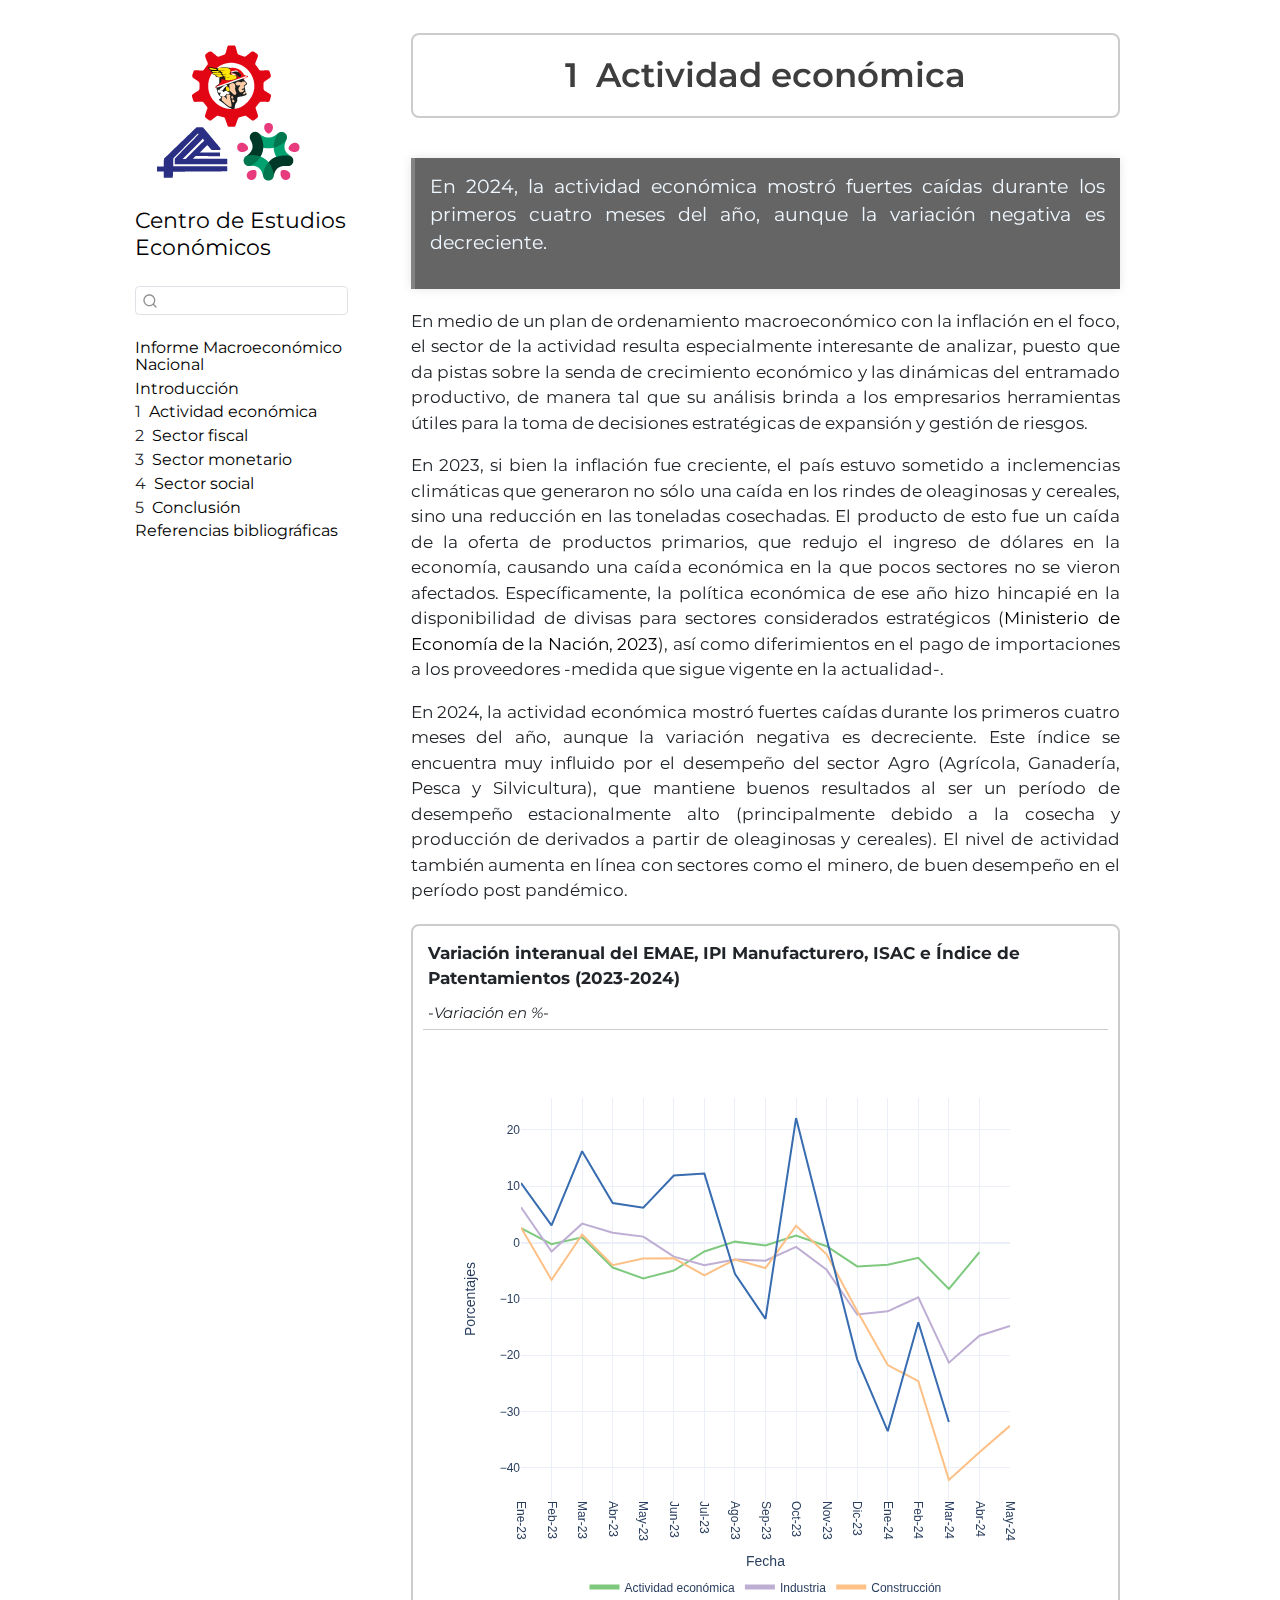
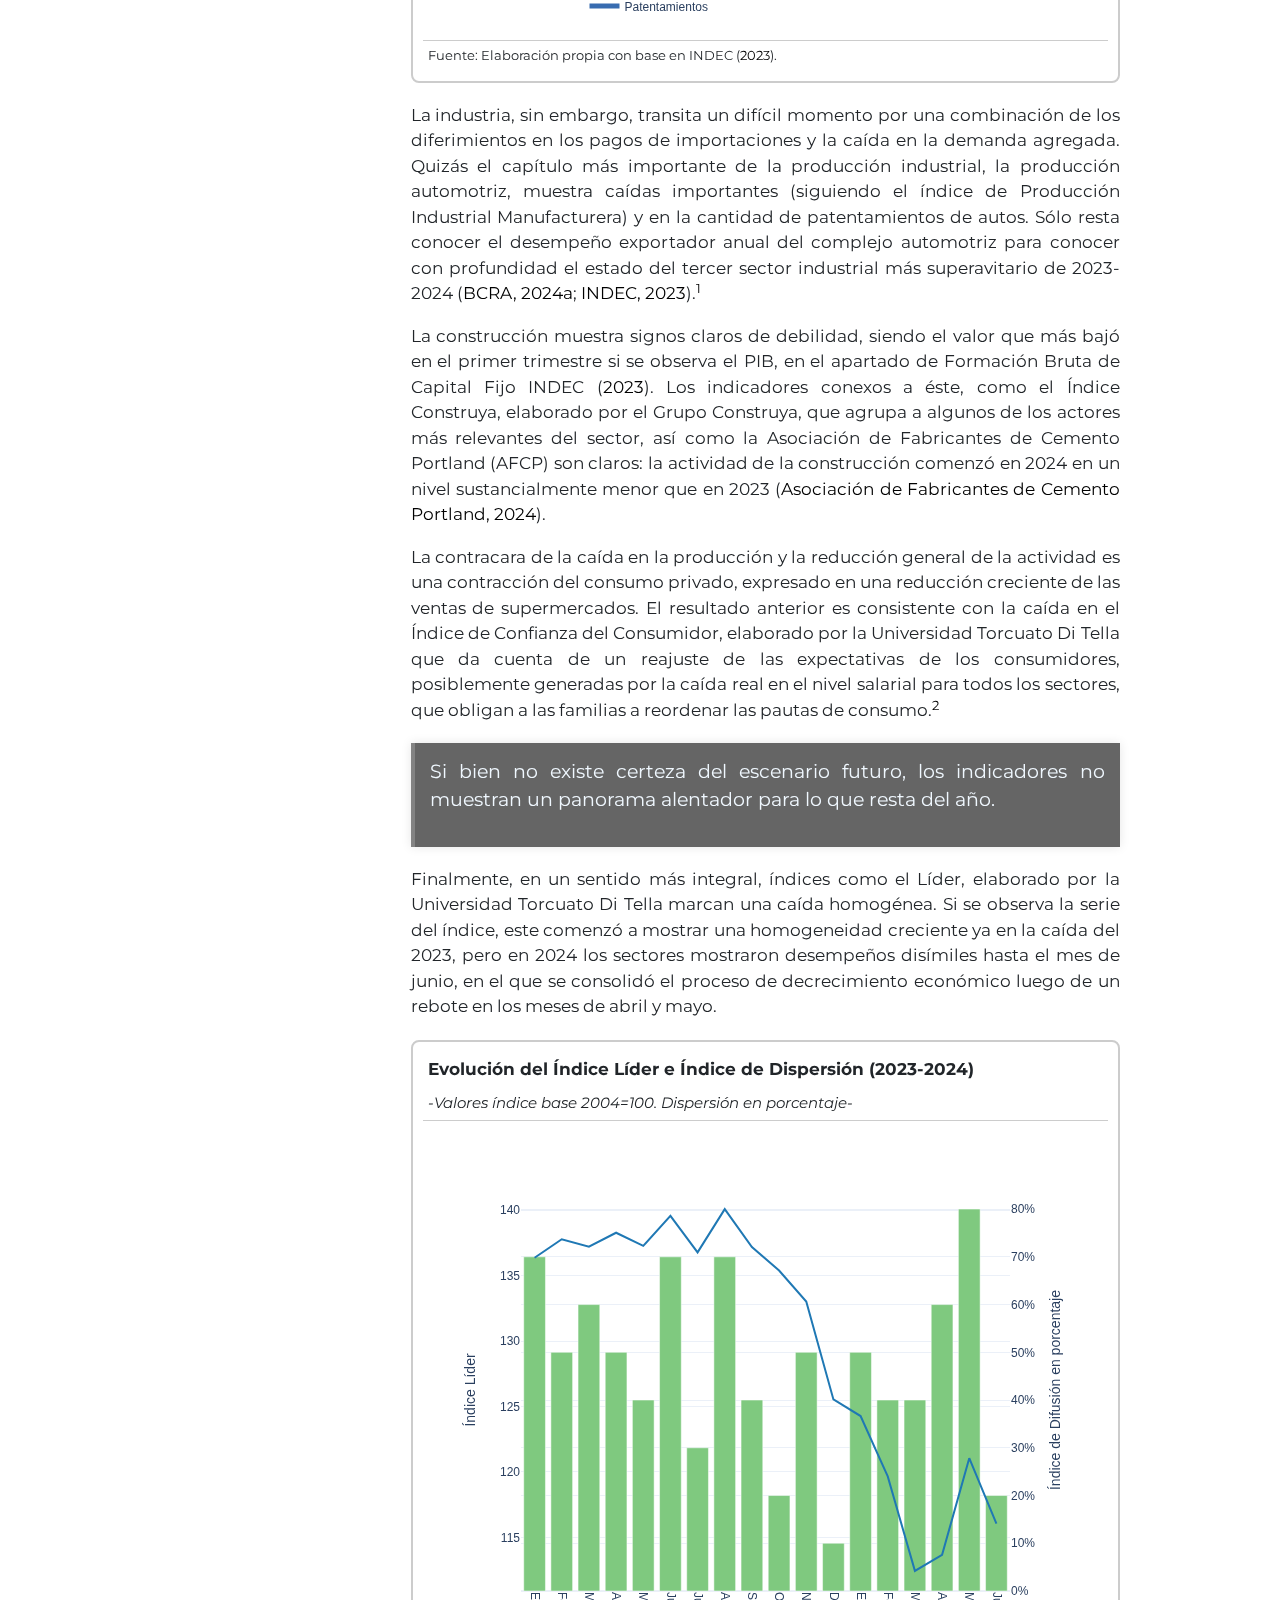
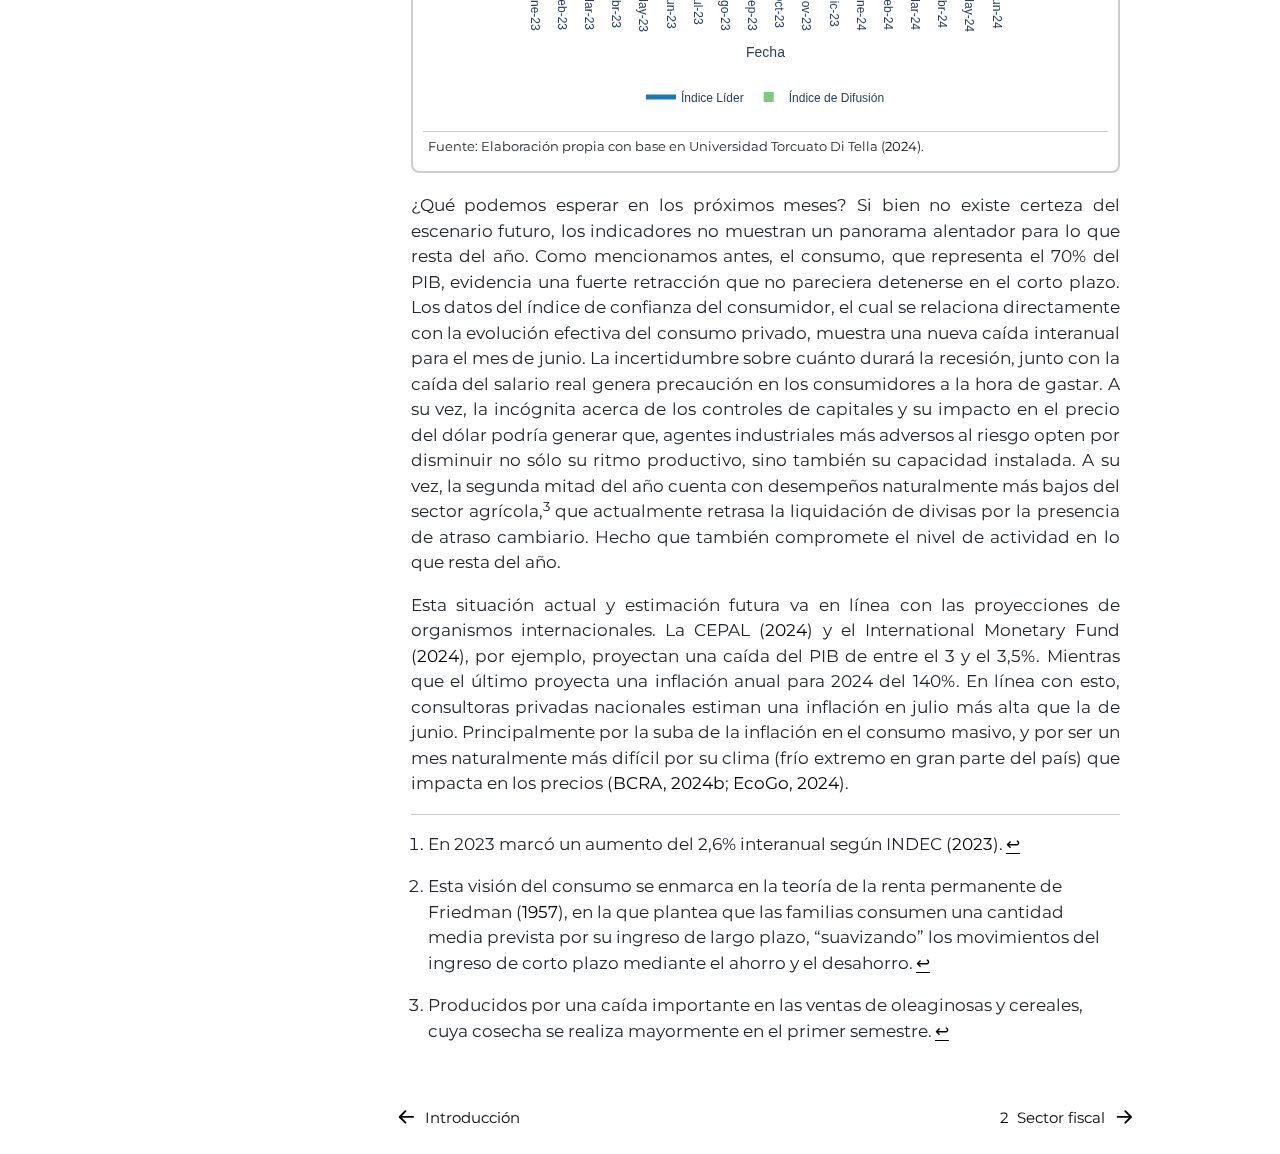
==== commit 286645e9: "actualizacion sugerencias de Diego" ====
--- a/pages/actividad_economica.html
+++ b/pages/actividad_economica.html
@@ -2,7 +2,7 @@
 <html xmlns="http://www.w3.org/1999/xhtml" lang="es" xml:lang="es"><head>
 
 <meta charset="utf-8">
-<meta name="generator" content="quarto-1.5.54">
+<meta name="generator" content="quarto-1.5.56">
 
 <meta name="viewport" content="width=device-width, initial-scale=1.0, user-scalable=yes">
 
@@ -249,7 +249,7 @@
 </div>
 </div>
 <p>¿Qué podemos esperar en los próximos meses? Si bien no existe certeza del escenario futuro, los indicadores no muestran un panorama alentador para lo que resta del año. Como mencionamos antes, el consumo, que representa el 70% del PIB, evidencia una fuerte retracción que no pareciera detenerse en el corto plazo. Los datos del índice de confianza del consumidor, el cual se relaciona directamente con la evolución efectiva del consumo privado, muestra una nueva caída interanual para el mes de junio. La incertidumbre sobre cuánto durará la recesión, junto con la caída del salario real genera precaución en los consumidores a la hora de gastar. A su vez, la incógnita acerca de los controles de capitales y su impacto en el precio del dólar podría generar que, agentes industriales más adversos al riesgo opten por disminuir no sólo su ritmo productivo, sino también su capacidad instalada. A su vez, la segunda mitad del año cuenta con desempeños naturalmente más bajos del sector agrícola,<a href="#fn3" class="footnote-ref" id="fnref3" role="doc-noteref"><sup>3</sup></a> que actualmente retrasa la liquidación de divisas por la presencia de atraso cambiario. Hecho que también compromete el nivel de actividad en lo que resta del año.</p>
-<p>Esta situación actual y estimación futura va en línea con las proyecciones de organismos internacionales. La <span class="citation" data-cites="cepal2024">CEPAL (<a href="references.html#ref-cepal2024" role="doc-biblioref">2024</a>)</span> y el <span class="citation" data-cites="FMI2024">International Monetary Fund (<a href="references.html#ref-FMI2024" role="doc-biblioref">2024</a>)</span>, por ejemplo, proyectan una caída del PIB de entre el 3 y el 3,5%. Mientras que el último proyecta una inflación anual para 2024 del 140%. En línea con esto, consultoras privadas nacionales estiman una inflación en junio más alta que la de mayo<span class="citation" data-cites="bcr2024b ecogo2024">(<a href="references.html#ref-bcr2024b" role="doc-biblioref">BCRA, 2024b</a>; <a href="references.html#ref-ecogo2024" role="doc-biblioref">EcoGo, 2024</a>)</span>.</p>
+<p>Esta situación actual y estimación futura va en línea con las proyecciones de organismos internacionales. La <span class="citation" data-cites="cepal2024">CEPAL (<a href="references.html#ref-cepal2024" role="doc-biblioref">2024</a>)</span> y el <span class="citation" data-cites="FMI2024">International Monetary Fund (<a href="references.html#ref-FMI2024" role="doc-biblioref">2024</a>)</span>, por ejemplo, proyectan una caída del PIB de entre el 3 y el 3,5%. Mientras que el último proyecta una inflación anual para 2024 del 140%. En línea con esto, consultoras privadas nacionales estiman una inflación en julio más alta que la de junio. Principalmente por la suba de la inflación en el consumo masivo, y por ser un mes naturalmente más difícil por su clima (frío extremo en gran parte del país) que impacta en los precios <span class="citation" data-cites="bcr2024b ecogo2024">(<a href="references.html#ref-bcr2024b" role="doc-biblioref">BCRA, 2024b</a>; <a href="references.html#ref-ecogo2024" role="doc-biblioref">EcoGo, 2024</a>)</span>.</p>
 </div>
 
 
